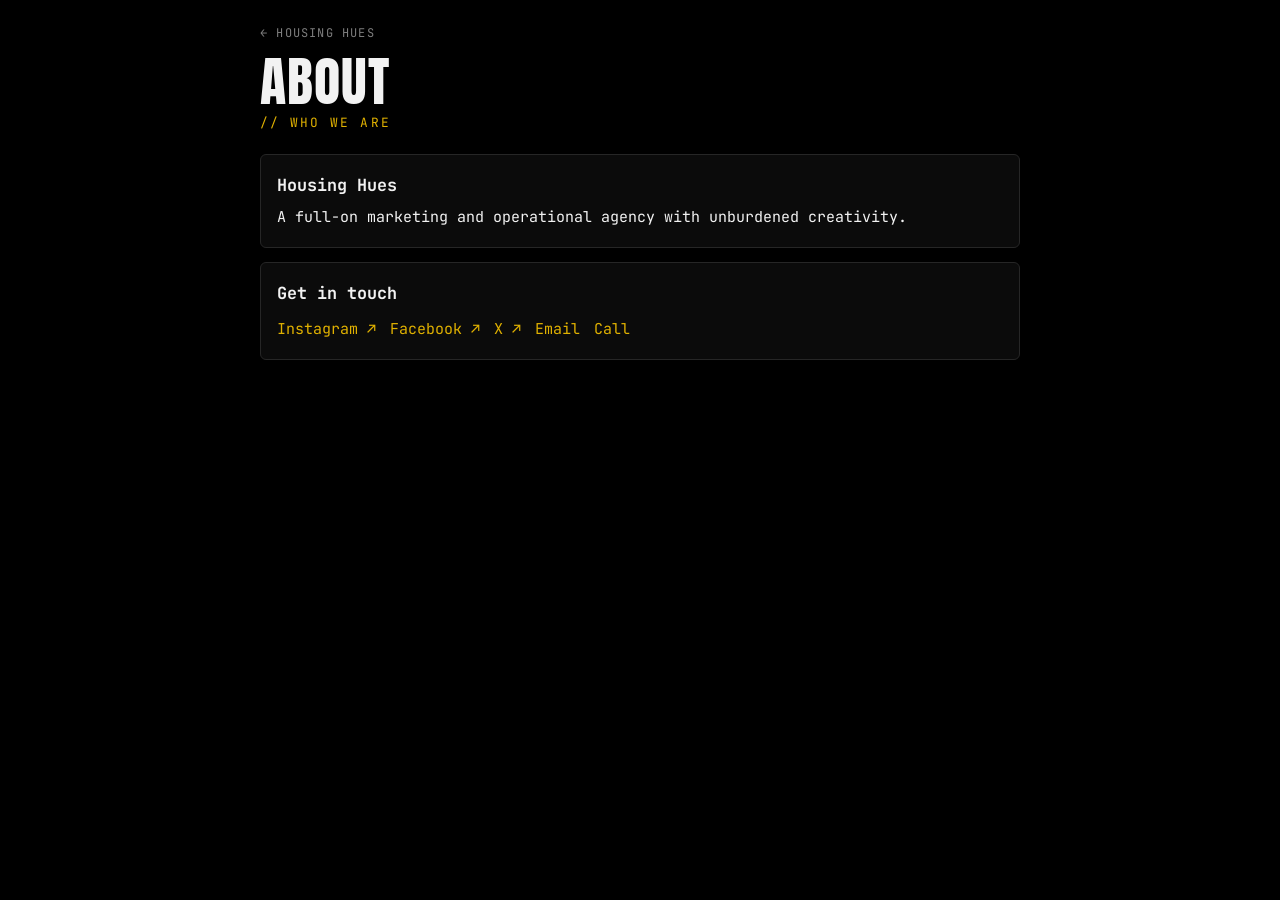
==== about.html @ 60c611d2 "Add About page (not linked yet) Co-Authored-By: Claude Sonnet 5.5 <noreply@anthropic.com> Claude-Ses" ====
<!doctype html>
<html lang="en"><head><meta charset="utf-8"><meta name="viewport" content="width=device-width,initial-scale=1,viewport-fit=cover">
<title>About · Housing Hues</title>
<link rel="stylesheet" href="https://fonts.googleapis.com/css2?family=Anton&family=JetBrains+Mono:wght@400;500&display=swap">
<link rel="stylesheet" href="site.css">
<script defer src="/_vercel/insights/script.js"></script></head><body>
<div class="top"><a href="index.html">← Housing Hues</a><h1>About</h1><p class="sub">// Who we are</p></div>
<main><article class="card"><h2>Housing Hues</h2><p style="color:var(--fg)">A full-on marketing and operational agency with unburdened creativity.</p></article>
<article class="card"><h2>Get in touch</h2><div class="links"><a href="https://www.instagram.com/housinghues/" target="_blank" rel="noopener">Instagram ↗</a> <a href="https://facebook.com/HousingHues" target="_blank" rel="noopener">Facebook ↗</a> <a href="https://x.com/Housinghues" target="_blank" rel="noopener">X ↗</a> <a href="mailto:housinghues@gmail.com">Email</a> <a href="tel:+27604561732">Call</a></div></article></main>
</body></html>
---- site.css ----
:root{--bg:#000;--fg:#f2f2f2;--dim:#7d7d7d;--gold:#e0b100;--panel:#0b0b0b;--line:#262626;--c1:#ff4d8d;--c2:#3ddcff;--c3:#b6ff3d;--c4:#ffd23d;--display:"Anton","Impact","Arial Narrow",sans-serif;--mono:"JetBrains Mono","Fira Code",ui-monospace,Menlo,Consolas,monospace;color-scheme:dark}
*{box-sizing:border-box}html{overflow-x:hidden}
body{background:var(--bg);color:var(--fg);font:15px/1.7 var(--mono);margin:0;padding:max(20px,env(safe-area-inset-top)) max(16px,env(safe-area-inset-right)) max(24px,env(safe-area-inset-bottom)) max(16px,env(safe-area-inset-left));display:flex;flex-direction:column;align-items:center;gap:20px;min-height:100dvh}
:focus-visible{outline:2px solid var(--gold);outline-offset:3px}
.top{width:100%;max-width:760px}.top a{color:var(--dim);text-decoration:none;font-size:12px;letter-spacing:.1em;text-transform:uppercase}.top a:hover{color:var(--gold)}
h1{font-family:var(--display);font-weight:400;font-size:clamp(2rem,9vw,3.4rem);letter-spacing:.02em;text-transform:uppercase;line-height:1;margin:8px 0 0}
.sub{margin:4px 0 0;font-size:.8rem;letter-spacing:.16em;text-transform:uppercase;color:var(--gold)}
main{width:100%;max-width:760px;display:grid;gap:14px}
.card{background:var(--panel);border:1px solid var(--line);border-radius:6px;padding:16px}
.card h2{margin:0;font-size:1.05rem}.card .role{color:var(--gold);font-size:.75rem;letter-spacing:.14em;text-transform:uppercase}
.card p{margin:6px 0 0;color:var(--dim)}
.head{display:flex;align-items:center;gap:12px}
.ic{flex:none;display:grid;place-items:center;width:40px;height:40px;border:1px solid var(--gold);border-radius:50%;color:var(--gold)}.ic svg{width:22px;height:22px}
.links{margin-top:10px;display:flex;flex-wrap:wrap;gap:6px 14px}.links a{color:var(--gold);text-decoration:none;white-space:nowrap}.links a:hover{text-decoration:underline;text-underline-offset:3px}
.soon{color:var(--dim)}.shot{display:block;width:100%;height:auto;border-radius:4px;background:#fff;margin-bottom:12px}
footer{font-size:12px;color:var(--dim);letter-spacing:.08em;text-transform:uppercase;margin-top:auto}
.pal{list-style:none;margin:12px 0 0;padding:0;display:grid;gap:10px}
.pal li{display:grid;grid-template-columns:36px 1fr;align-items:center;gap:12px;font-size:.85rem}
.pal .sw{width:36px;height:36px;border-radius:4px;border:1px solid var(--line)}
.pal code{color:var(--dim);margin-left:6px}.pal em{display:block;font-style:normal;color:var(--dim);font-size:.75rem;line-height:1.3}
.cta{border-left:3px solid var(--gold)}
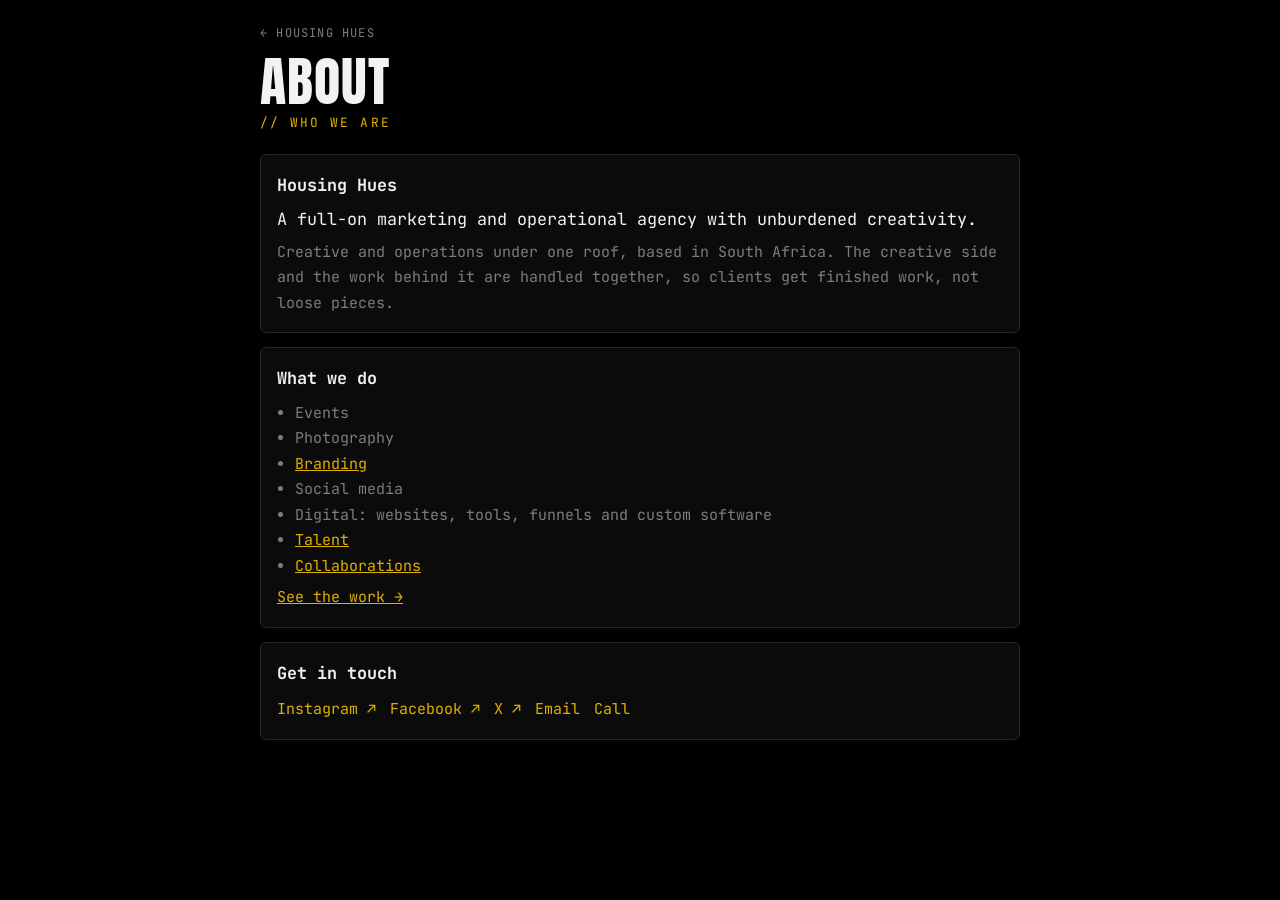
==== commit 6194ac51: "About: expand copy using confirmed services only Co-Authored-By: Claude Sonnet 5.5 <noreply@anthropi" ====
--- a/about.html
+++ b/about.html
@@ -5,6 +5,7 @@
 <link rel="stylesheet" href="site.css">
 <script defer src="/_vercel/insights/script.js"></script></head><body>
 <div class="top"><a href="index.html">← Housing Hues</a><h1>About</h1><p class="sub">// Who we are</p></div>
-<main><article class="card"><h2>Housing Hues</h2><p style="color:var(--fg)">A full-on marketing and operational agency with unburdened creativity.</p></article>
+<main><article class="card"><h2>Housing Hues</h2><p style="color:var(--fg);font-size:1.05rem">A full-on marketing and operational agency with unburdened creativity.</p><p>Creative and operations under one roof, based in South Africa. The creative side and the work behind it are handled together, so clients get finished work, not loose pieces.</p></article>
+<article class="card"><h2>What we do</h2><ul style="margin:8px 0 0;padding-left:18px;color:var(--dim)"><li>Events</li><li>Photography</li><li><a href="branding.html" style="color:var(--gold)">Branding</a></li><li>Social media</li><li>Digital: websites, tools, funnels and custom software</li><li><a href="talent.html" style="color:var(--gold)">Talent</a></li><li><a href="collabs.html" style="color:var(--gold)">Collaborations</a></li></ul><p><a href="work.html" style="color:var(--gold)">See the work →</a></p></article>
 <article class="card"><h2>Get in touch</h2><div class="links"><a href="https://www.instagram.com/housinghues/" target="_blank" rel="noopener">Instagram ↗</a> <a href="https://facebook.com/HousingHues" target="_blank" rel="noopener">Facebook ↗</a> <a href="https://x.com/Housinghues" target="_blank" rel="noopener">X ↗</a> <a href="mailto:housinghues@gmail.com">Email</a> <a href="tel:+27604561732">Call</a></div></article></main>
 </body></html>
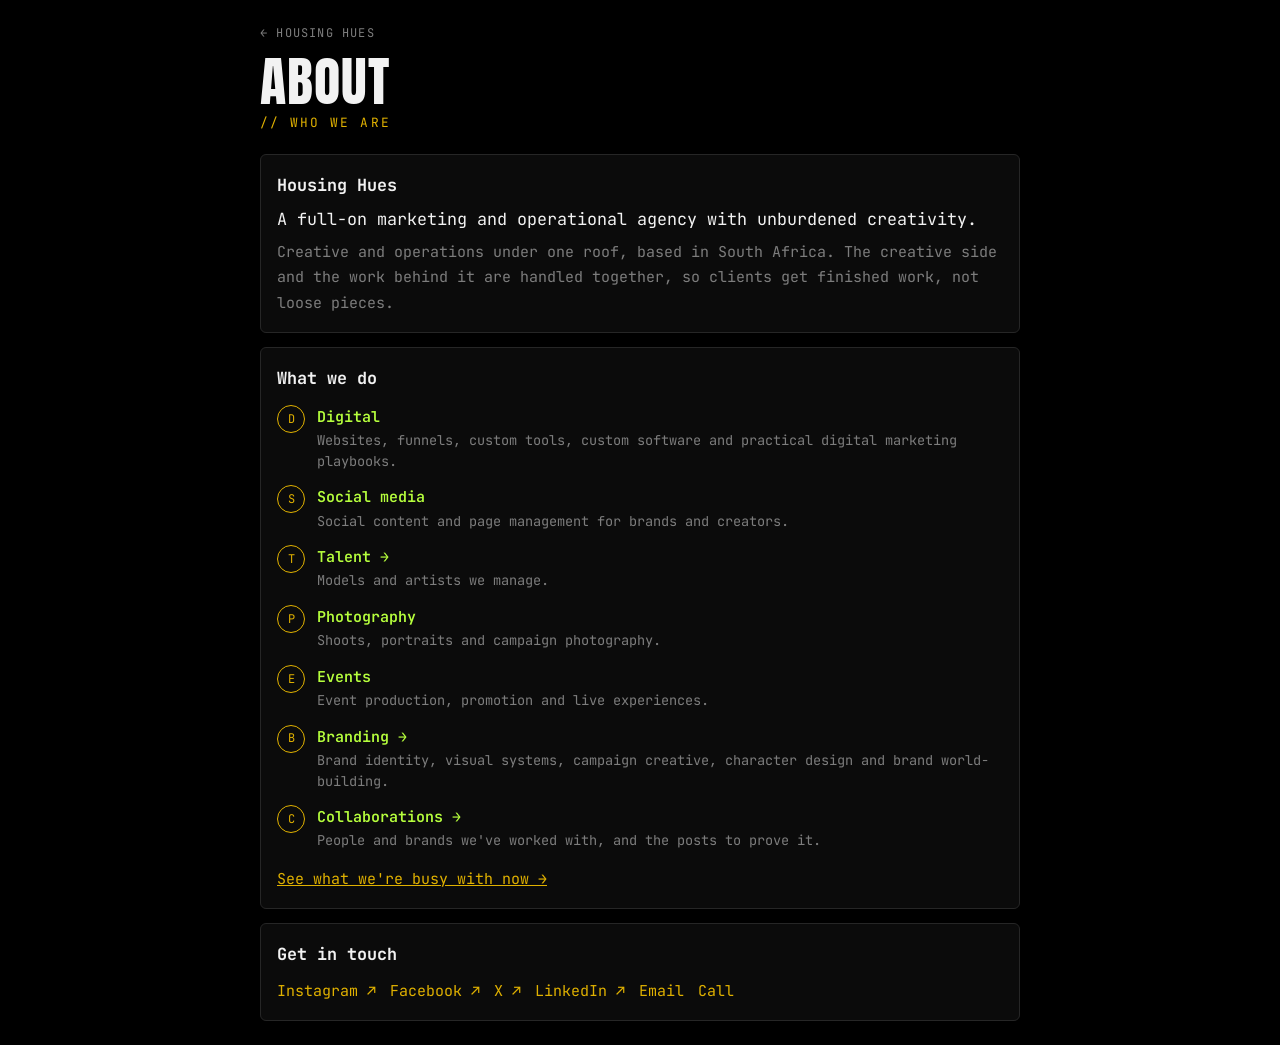
==== commit 11562e2f: "About: service rows with descriptions, LinkedIn link Co-Authored-By: Claude Sonnet 5.5 <noreply@anth" ====
--- a/about.html
+++ b/about.html
@@ -3,9 +3,9 @@
 <title>About · Housing Hues</title>
 <link rel="stylesheet" href="https://fonts.googleapis.com/css2?family=Anton&family=JetBrains+Mono:wght@400;500&display=swap">
 <link rel="stylesheet" href="site.css">
-<script defer src="/_vercel/insights/script.js"></script></head><body>
+<style>.svc{list-style:none;margin:12px 0 0;padding:0;display:grid;gap:14px}.svc li{display:flex;gap:12px;align-items:flex-start}.svc .bd{flex:none;width:28px;height:28px;border:1px solid var(--gold);border-radius:50%;display:grid;place-items:center;color:var(--gold);font-size:.75rem}.svc b{display:block;color:#b6ff3d;font-weight:600}.svc b a{color:inherit;text-decoration:none}.svc b a:hover{text-decoration:underline;text-underline-offset:3px}.svc li div span{display:block;color:var(--dim);font-size:.85rem;line-height:1.5}</style><script defer src="/_vercel/insights/script.js"></script></head><body>
 <div class="top"><a href="index.html">← Housing Hues</a><h1>About</h1><p class="sub">// Who we are</p></div>
 <main><article class="card"><h2>Housing Hues</h2><p style="color:var(--fg);font-size:1.05rem">A full-on marketing and operational agency with unburdened creativity.</p><p>Creative and operations under one roof, based in South Africa. The creative side and the work behind it are handled together, so clients get finished work, not loose pieces.</p></article>
-<article class="card"><h2>What we do</h2><ul style="margin:8px 0 0;padding-left:18px;color:var(--dim)"><li>Events</li><li>Photography</li><li><a href="branding.html" style="color:var(--gold)">Branding</a></li><li>Social media</li><li>Digital: websites, tools, funnels and custom software</li><li><a href="talent.html" style="color:var(--gold)">Talent</a></li><li><a href="collabs.html" style="color:var(--gold)">Collaborations</a></li></ul><p><a href="work.html" style="color:var(--gold)">See the work →</a></p></article>
-<article class="card"><h2>Get in touch</h2><div class="links"><a href="https://www.instagram.com/housinghues/" target="_blank" rel="noopener">Instagram ↗</a> <a href="https://facebook.com/HousingHues" target="_blank" rel="noopener">Facebook ↗</a> <a href="https://x.com/Housinghues" target="_blank" rel="noopener">X ↗</a> <a href="mailto:housinghues@gmail.com">Email</a> <a href="tel:+27604561732">Call</a></div></article></main>
+<article class="card"><h2>What we do</h2><ul class="svc"><li><span class="bd">D</span><div><b>Digital</b><span>Websites, funnels, custom tools, custom software and practical digital marketing playbooks.</span></div></li><li><span class="bd">S</span><div><b>Social media</b><span>Social content and page management for brands and creators.</span></div></li><li><span class="bd">T</span><div><b><a href="talent.html">Talent →</a></b><span>Models and artists we manage.</span></div></li><li><span class="bd">P</span><div><b>Photography</b><span>Shoots, portraits and campaign photography.</span></div></li><li><span class="bd">E</span><div><b>Events</b><span>Event production, promotion and live experiences.</span></div></li><li><span class="bd">B</span><div><b><a href="branding.html">Branding →</a></b><span>Brand identity, visual systems, campaign creative, character design and brand world-building.</span></div></li><li><span class="bd">C</span><div><b><a href="collabs.html">Collaborations →</a></b><span>People and brands we've worked with, and the posts to prove it.</span></div></li></ul><p style="margin-top:16px"><a href="work.html" style="color:var(--gold)">See what we're busy with now →</a></p></article>
+<article class="card"><h2>Get in touch</h2><div class="links"><a href="https://www.instagram.com/housinghues/" target="_blank" rel="noopener">Instagram ↗</a> <a href="https://facebook.com/HousingHues" target="_blank" rel="noopener">Facebook ↗</a> <a href="https://x.com/Housinghues" target="_blank" rel="noopener">X ↗</a> <a href="https://www.linkedin.com/in/housing-hues-undefined-91669a42a" target="_blank" rel="noopener">LinkedIn ↗</a> <a href="mailto:housinghues@gmail.com">Email</a> <a href="tel:+27604561732">Call</a></div></article></main>
 </body></html>
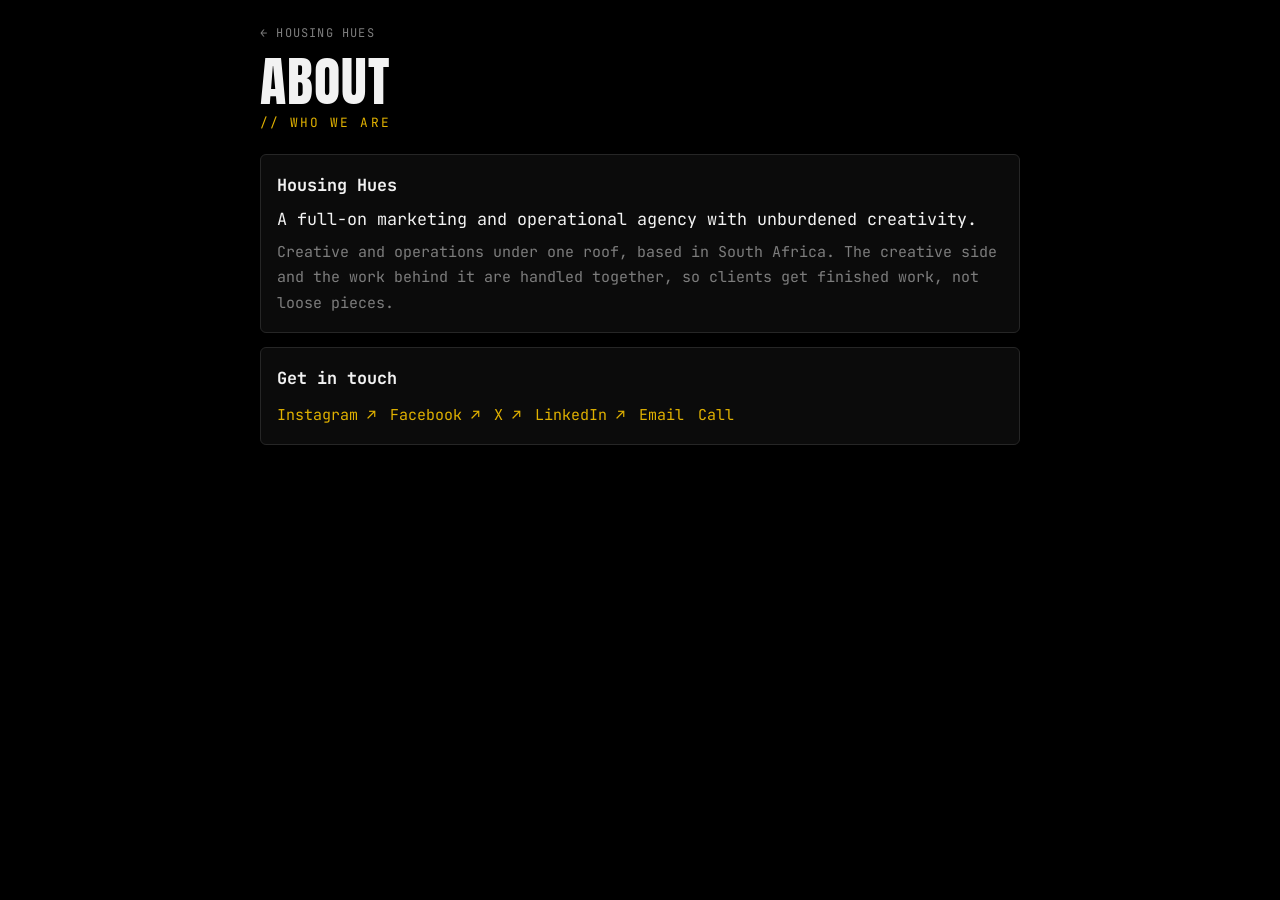
==== commit 9778075d: "About: remove repeated services section Co-Authored-By: Claude Sonnet 5.5 <noreply@anthropic.com> Cl" ====
--- a/about.html
+++ b/about.html
@@ -6,6 +6,6 @@
 <style>.svc{list-style:none;margin:12px 0 0;padding:0;display:grid;gap:14px}.svc li{display:flex;gap:12px;align-items:flex-start}.svc .bd{flex:none;width:28px;height:28px;border:1px solid var(--gold);border-radius:50%;display:grid;place-items:center;color:var(--gold);font-size:.75rem}.svc b{display:block;color:#b6ff3d;font-weight:600}.svc b a{color:inherit;text-decoration:none}.svc b a:hover{text-decoration:underline;text-underline-offset:3px}.svc li div span{display:block;color:var(--dim);font-size:.85rem;line-height:1.5}</style><script defer src="/_vercel/insights/script.js"></script></head><body>
 <div class="top"><a href="index.html">← Housing Hues</a><h1>About</h1><p class="sub">// Who we are</p></div>
 <main><article class="card"><h2>Housing Hues</h2><p style="color:var(--fg);font-size:1.05rem">A full-on marketing and operational agency with unburdened creativity.</p><p>Creative and operations under one roof, based in South Africa. The creative side and the work behind it are handled together, so clients get finished work, not loose pieces.</p></article>
-<article class="card"><h2>What we do</h2><ul class="svc"><li><span class="bd">D</span><div><b>Digital</b><span>Websites, funnels, custom tools, custom software and practical digital marketing playbooks.</span></div></li><li><span class="bd">S</span><div><b>Social media</b><span>Social content and page management for brands and creators.</span></div></li><li><span class="bd">T</span><div><b><a href="talent.html">Talent →</a></b><span>Models and artists we manage.</span></div></li><li><span class="bd">P</span><div><b>Photography</b><span>Shoots, portraits and campaign photography.</span></div></li><li><span class="bd">E</span><div><b>Events</b><span>Event production, promotion and live experiences.</span></div></li><li><span class="bd">B</span><div><b><a href="branding.html">Branding →</a></b><span>Brand identity, visual systems, campaign creative, character design and brand world-building.</span></div></li><li><span class="bd">C</span><div><b><a href="collabs.html">Collaborations →</a></b><span>People and brands we've worked with, and the posts to prove it.</span></div></li></ul><p style="margin-top:16px"><a href="work.html" style="color:var(--gold)">See what we're busy with now →</a></p></article>
+
 <article class="card"><h2>Get in touch</h2><div class="links"><a href="https://www.instagram.com/housinghues/" target="_blank" rel="noopener">Instagram ↗</a> <a href="https://facebook.com/HousingHues" target="_blank" rel="noopener">Facebook ↗</a> <a href="https://x.com/Housinghues" target="_blank" rel="noopener">X ↗</a> <a href="https://www.linkedin.com/in/housing-hues-undefined-91669a42a" target="_blank" rel="noopener">LinkedIn ↗</a> <a href="mailto:housinghues@gmail.com">Email</a> <a href="tel:+27604561732">Call</a></div></article></main>
 </body></html>
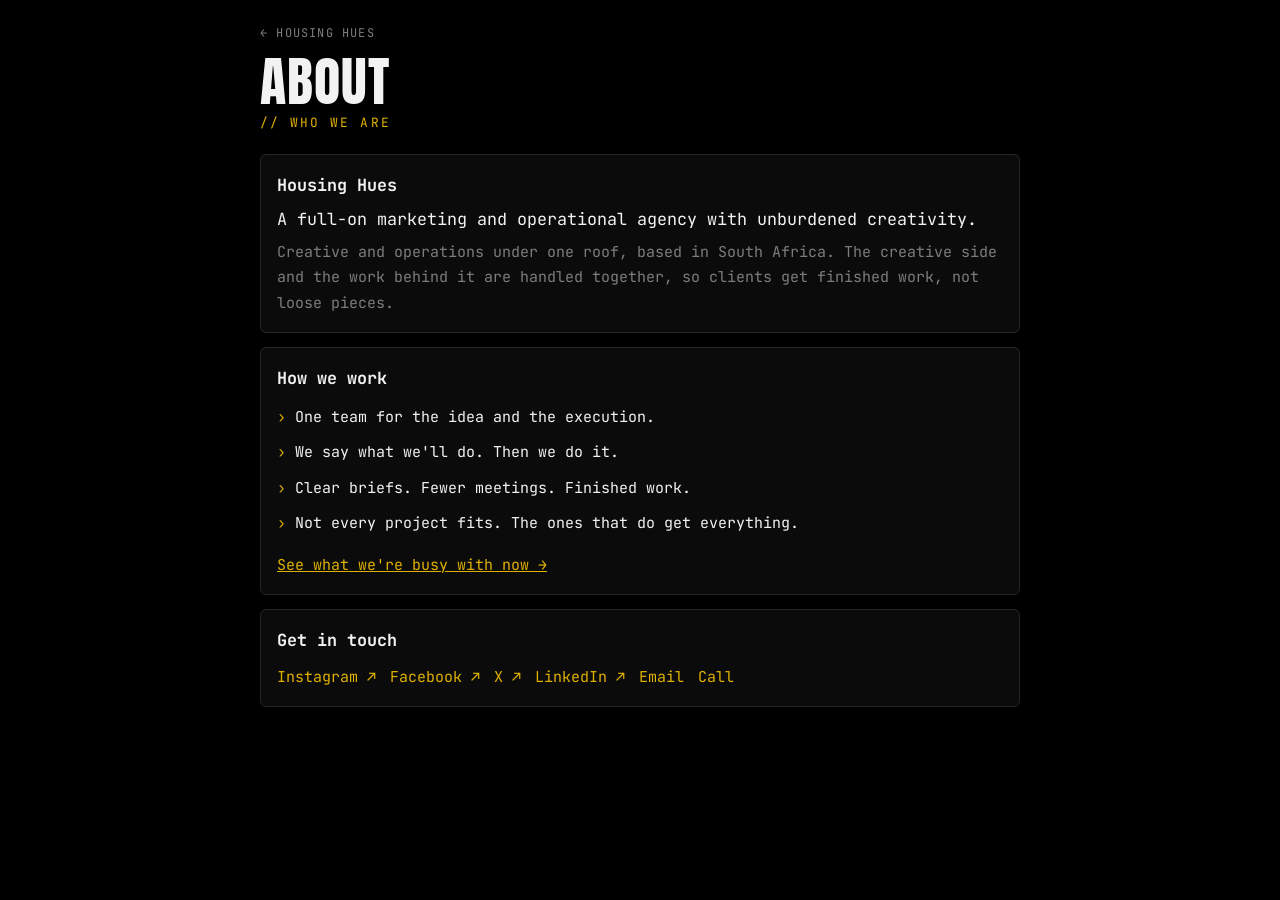
==== commit a65bc1cd: "About: add How we work card Co-Authored-By: Claude Sonnet 5.5 <noreply@anthropic.com> Claude-Session" ====
--- a/about.html
+++ b/about.html
@@ -3,9 +3,10 @@
 <title>About · Housing Hues</title>
 <link rel="stylesheet" href="https://fonts.googleapis.com/css2?family=Anton&family=JetBrains+Mono:wght@400;500&display=swap">
 <link rel="stylesheet" href="site.css">
-<style>.svc{list-style:none;margin:12px 0 0;padding:0;display:grid;gap:14px}.svc li{display:flex;gap:12px;align-items:flex-start}.svc .bd{flex:none;width:28px;height:28px;border:1px solid var(--gold);border-radius:50%;display:grid;place-items:center;color:var(--gold);font-size:.75rem}.svc b{display:block;color:#b6ff3d;font-weight:600}.svc b a{color:inherit;text-decoration:none}.svc b a:hover{text-decoration:underline;text-underline-offset:3px}.svc li div span{display:block;color:var(--dim);font-size:.85rem;line-height:1.5}</style><script defer src="/_vercel/insights/script.js"></script></head><body>
+<style>.svc{list-style:none;margin:12px 0 0;padding:0;display:grid;gap:14px}.svc li{display:flex;gap:12px;align-items:flex-start}.svc .bd{flex:none;width:28px;height:28px;border:1px solid var(--gold);border-radius:50%;display:grid;place-items:center;color:var(--gold);font-size:.75rem}.svc b{display:block;color:#b6ff3d;font-weight:600}.svc b a{color:inherit;text-decoration:none}.svc b a:hover{text-decoration:underline;text-underline-offset:3px}.svc li div span{display:block;color:var(--dim);font-size:.85rem;line-height:1.5}</style><style>.hw{list-style:none;margin:12px 0 0;padding:0;display:grid;gap:10px}.hw li{color:var(--fg);padding-left:18px;position:relative}.hw li::before{content:"›";position:absolute;left:0;color:var(--gold)}</style><script defer src="/_vercel/insights/script.js"></script></head><body>
 <div class="top"><a href="index.html">← Housing Hues</a><h1>About</h1><p class="sub">// Who we are</p></div>
 <main><article class="card"><h2>Housing Hues</h2><p style="color:var(--fg);font-size:1.05rem">A full-on marketing and operational agency with unburdened creativity.</p><p>Creative and operations under one roof, based in South Africa. The creative side and the work behind it are handled together, so clients get finished work, not loose pieces.</p></article>
 
+<article class="card"><h2>How we work</h2><ul class="hw"><li>One team for the idea and the execution.</li><li>We say what we'll do. Then we do it.</li><li>Clear briefs. Fewer meetings. Finished work.</li><li>Not every project fits. The ones that do get everything.</li></ul><p style="margin-top:16px"><a href="work.html" style="color:var(--gold)">See what we're busy with now →</a></p></article>
 <article class="card"><h2>Get in touch</h2><div class="links"><a href="https://www.instagram.com/housinghues/" target="_blank" rel="noopener">Instagram ↗</a> <a href="https://facebook.com/HousingHues" target="_blank" rel="noopener">Facebook ↗</a> <a href="https://x.com/Housinghues" target="_blank" rel="noopener">X ↗</a> <a href="https://www.linkedin.com/in/housing-hues-undefined-91669a42a" target="_blank" rel="noopener">LinkedIn ↗</a> <a href="mailto:housinghues@gmail.com">Email</a> <a href="tel:+27604561732">Call</a></div></article></main>
 </body></html>
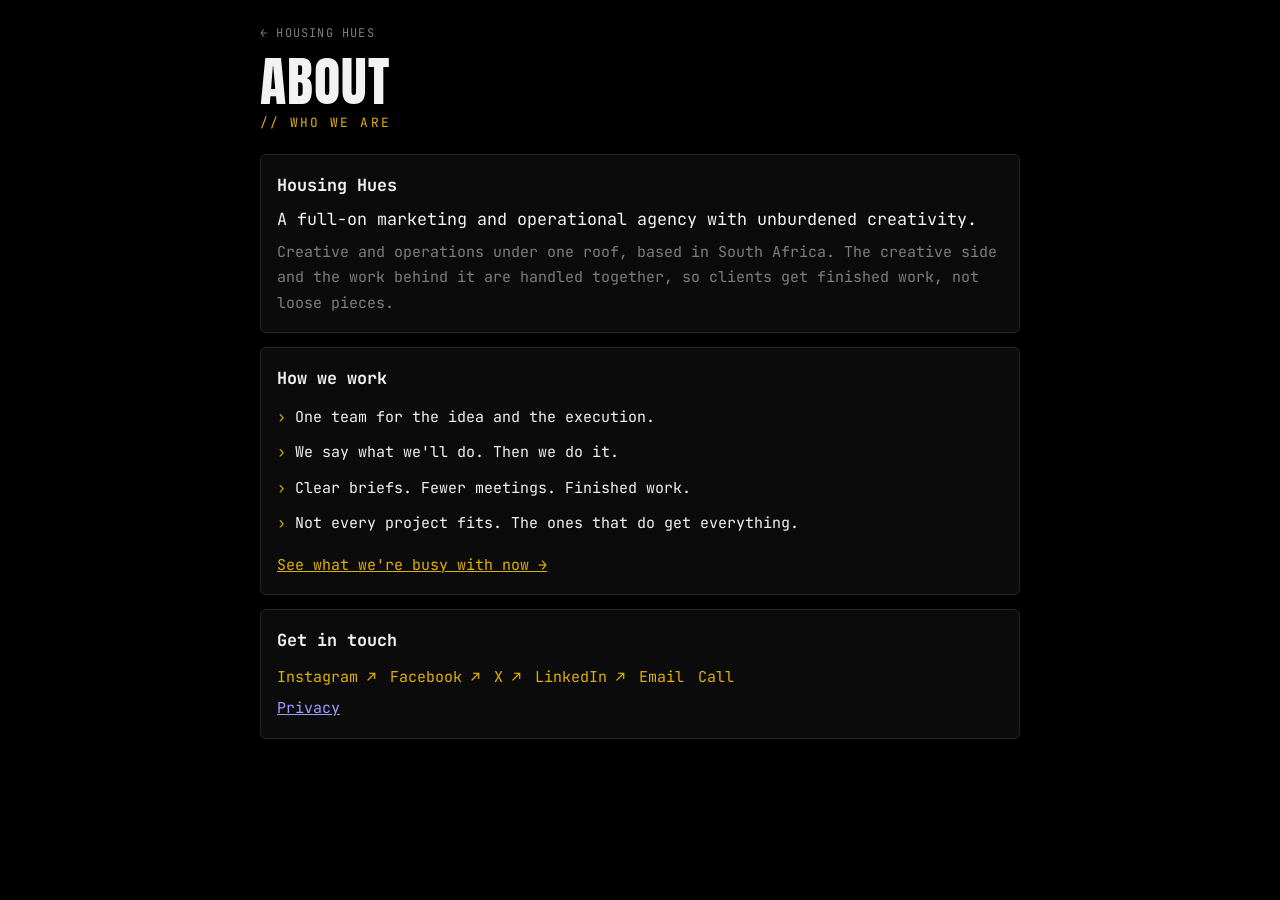
==== commit 9fc9c448: "POPIA: privacy page, consent tick on forms, Privacy links Co-Authored-By: Claude Sonnet 5.5 <noreply" ====
--- a/about.html
+++ b/about.html
@@ -8,5 +8,5 @@
 <main><article class="card"><h2>Housing Hues</h2><p style="color:var(--fg);font-size:1.05rem">A full-on marketing and operational agency with unburdened creativity.</p><p>Creative and operations under one roof, based in South Africa. The creative side and the work behind it are handled together, so clients get finished work, not loose pieces.</p></article>
 
 <article class="card"><h2>How we work</h2><ul class="hw"><li>One team for the idea and the execution.</li><li>We say what we'll do. Then we do it.</li><li>Clear briefs. Fewer meetings. Finished work.</li><li>Not every project fits. The ones that do get everything.</li></ul><p style="margin-top:16px"><a href="work.html" style="color:var(--gold)">See what we're busy with now →</a></p></article>
-<article class="card"><h2>Get in touch</h2><div class="links"><a href="https://www.instagram.com/housinghues/" target="_blank" rel="noopener">Instagram ↗</a> <a href="https://facebook.com/HousingHues" target="_blank" rel="noopener">Facebook ↗</a> <a href="https://x.com/Housinghues" target="_blank" rel="noopener">X ↗</a> <a href="https://www.linkedin.com/in/housing-hues-undefined-91669a42a" target="_blank" rel="noopener">LinkedIn ↗</a> <a href="mailto:housinghues@gmail.com">Email</a> <a href="tel:+27604561732">Call</a></div></article></main>
+<article class="card"><h2>Get in touch</h2><div class="links"><a href="https://www.instagram.com/housinghues/" target="_blank" rel="noopener">Instagram ↗</a> <a href="https://facebook.com/HousingHues" target="_blank" rel="noopener">Facebook ↗</a> <a href="https://x.com/Housinghues" target="_blank" rel="noopener">X ↗</a> <a href="https://www.linkedin.com/in/housing-hues-undefined-91669a42a" target="_blank" rel="noopener">LinkedIn ↗</a> <a href="mailto:housinghues@gmail.com">Email</a> <a href="tel:+27604561732">Call</a></div><p><a href="privacy.html">Privacy</a></p></article></main>
 </body></html>
